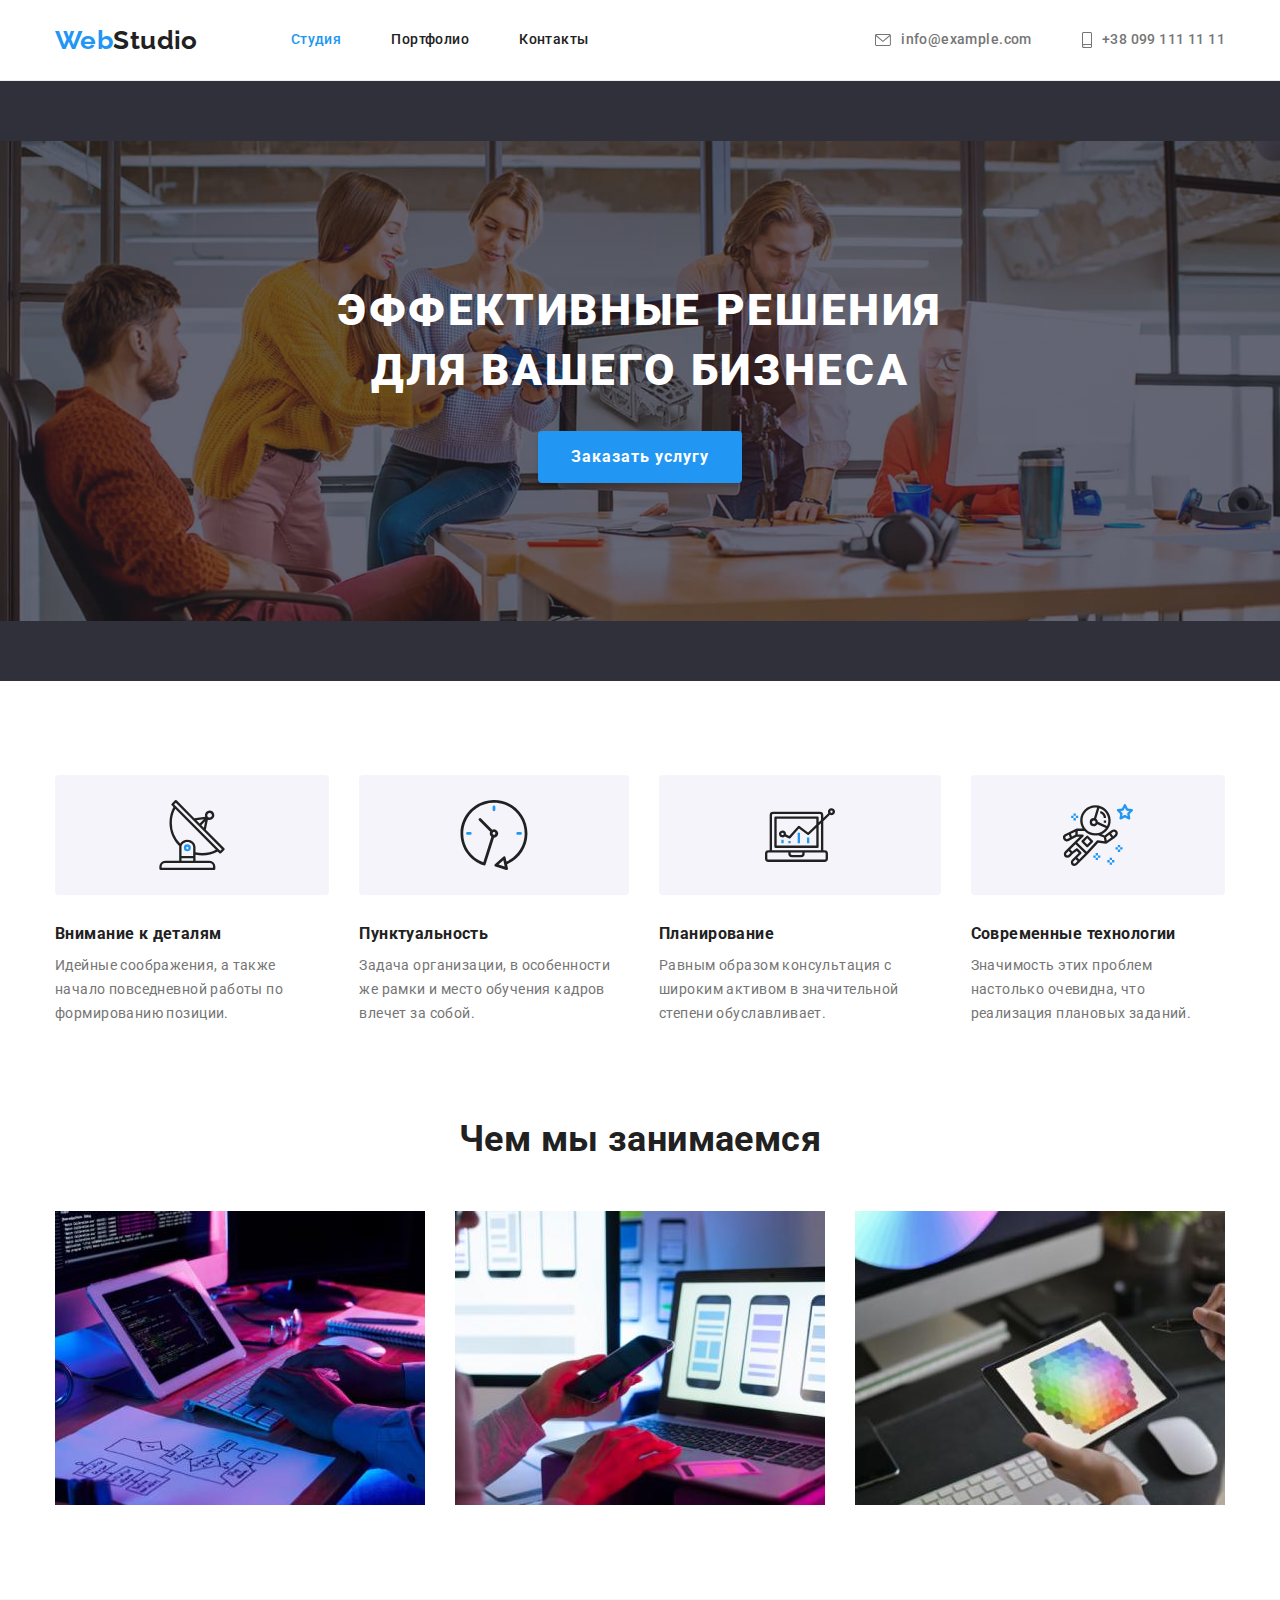
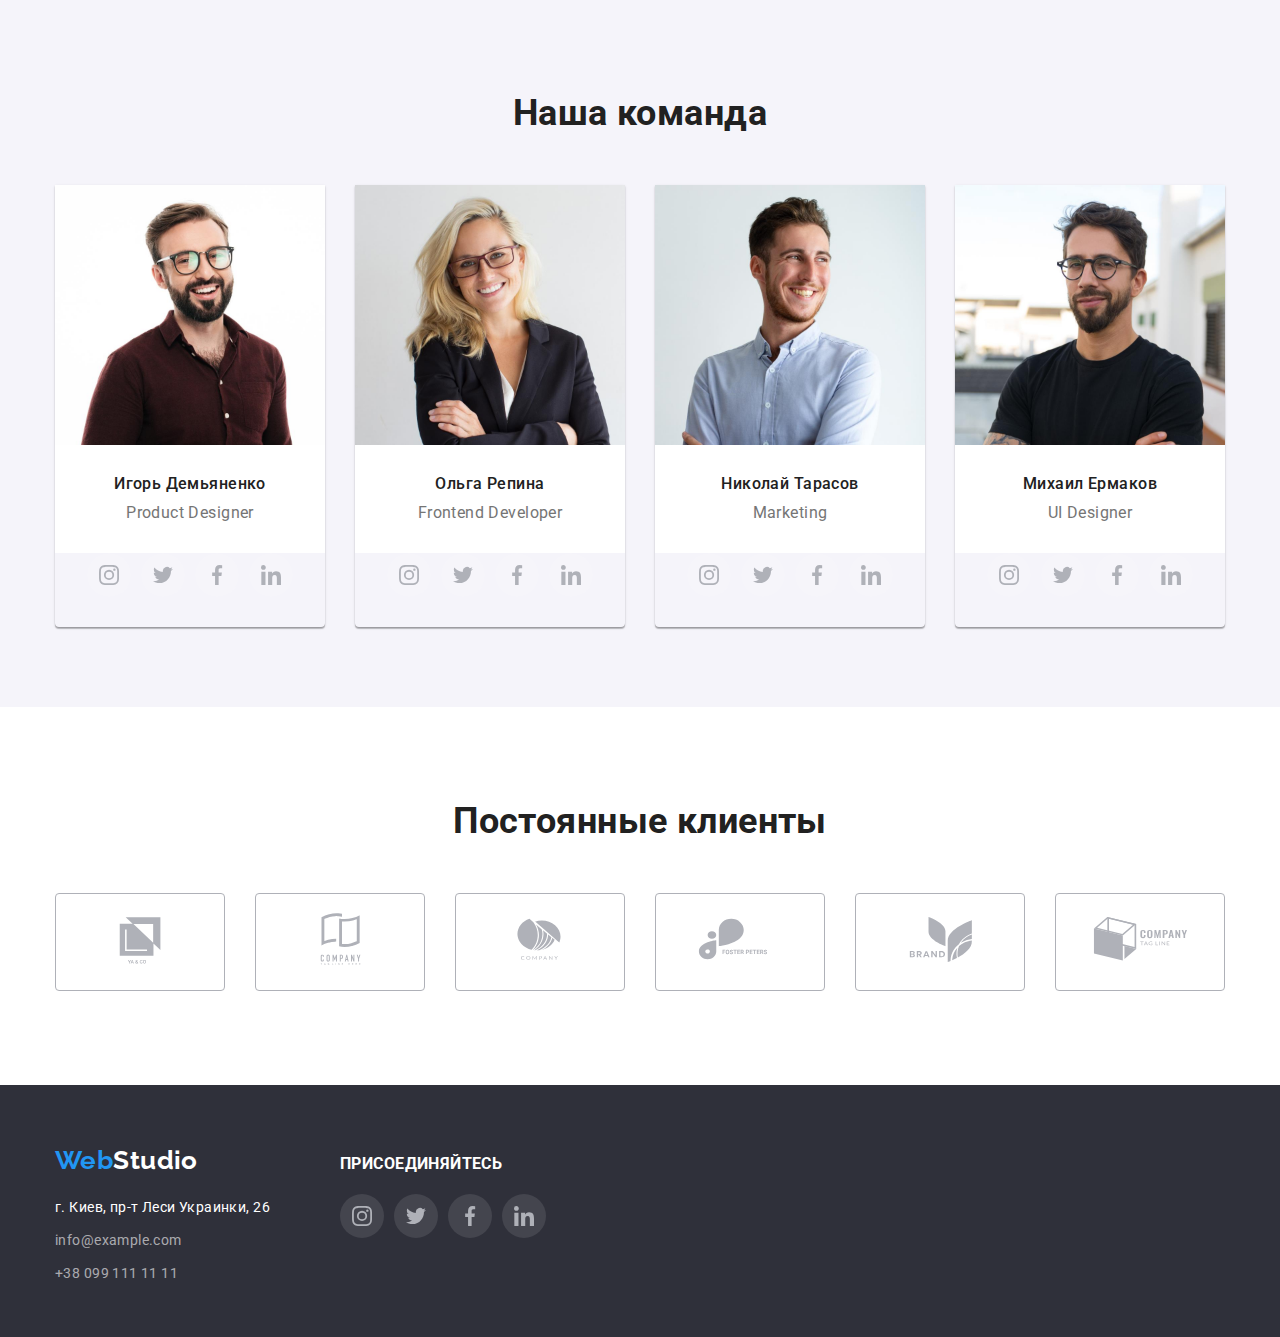
==== index.html @ dc4bdfbe "new files" ====
<!DOCTYPE html>
<html lang="ru">

    <!-- Служебная информация -->

  <head>
    <meta charset="UTF-8">
    <meta http-equiv="X-UA-Compatible" content="IE=edge">
    <meta name="viewport" content="width=device-width, initial-scale=1.0">
    <title>Заголовок документа</title>
    <link rel="stylesheet" href="https://fonts.googleapis.com/css2?family=Raleway:wght@700&family=Roboto:wght@400;500;700;900&display=swap"/>
    <link rel="stylesheet" href="https://cdnjs.cloudflare.com/ajax/libs/modern-normalize/1.1.0/modern-normalize.min.css"/>
    <link rel="stylesheet" href="./css/styles.css"/>
  </head>

    <!-- Содержание -->

  <body>

    <!-- Шапка сайта -->

  <header class="page-header">
    <div class="container header-container">
           <a class="logo" href="./index.html"><span class="span">Web</span>Studio</a>
      <nav class="main-nav">
        <ul class="sitenav">
          <li class="sitenav-item"><a href="./index.html" class="sitenav-link current">Студия</a></li>
          <li class="sitenav-item"><a href="./portfolio.html" class="sitenav-link">Портфолио</a></li>
          <li class="sitenav-item"><a href="" class="sitenav-link">Контакты</a></li>
        </ul>
      </nav>
        <ul class="contacts">
          <li class="contacts-item"><a href="mailto:info@example.com" class="contacts-link">
            <svg class="icon-envelope" width="16" height="12">
              <use href="./images/symbol-defs.svg#icon-envelope"></use>
            </svg>info@example.com</a>
          </li>
          <li class="contacts-item"><a href="tel:+380991111111" class="contacts-link">
            <svg class="icon-smartphone" width="10" height="16">
              <use href="./images/symbol-defs.svg#icon-smartphone"></use>
            </svg>+38 099 111 11 11</a>
          </li>
        </ul>
    </div>
  </header>

      <!-- Уникальный контент страницы -->

    <main>

      <!-- Герой -->

      <section class="hero image-hero">
       <div class="container">
        <h1 class="hero-title">Эффективные решения для вашего бизнеса</h1>
        <button class="hero-button" type="button">Заказать услугу</button>
       </div>
      </section>

      <!-- Особенности компании -->

      <section class="section">
      <div class="container">
        <h2 class="section-title visually-hidden">Особенности компании</h2>
        <ul class="feature">
          <li class="feature-item">
             <div class="feature-fon-icon"> 
              <svg class="feature-icon">
               <use href="./images/symbol-defs.svg#icon-antenna"></use>
              </svg>
             </div>
            <h3 class="feature-title">Внимание к деталям</h3>
            <p class="feature-description">Идейные соображения, а также начало повседневной работы по формированию позиции.</p>
          </li>
          <li class="feature-item">
             <div class="feature-fon-icon"> 
              <svg class="feature-icon">
               <use href="./images/symbol-defs.svg#icon-clock"></use>
              </svg>
             </div>
            <h3 class="feature-title">Пунктуальность</h3>
            <p class="feature-description">Задача организации, в особенности же рамки и место обучения кадров влечет за собой.</p>
          </li>
          <li class="feature-item">
             <div class="feature-fon-icon"> 
              <svg class="feature-icon">
               <use href="./images/symbol-defs.svg#icon-diagram"></use>
              </svg>
             </div>
            <h3 class="feature-title">Планирование</h3>
            <p class="feature-description">Равным образом консультация с широким активом в значительной степени обуславливает.</p>
          </li>
          <li class="feature-item">
             <div class="feature-fon-icon"> 
              <svg class="feature-icon">
               <use href="./images/symbol-defs.svg#icon-astronaut"></use>
              </svg>
             </div>
            <h3 class="feature-title">Современные технологии</h3>
            <p class="feature-description">Значимость этих проблем настолько очевидна, что реализация плановых заданий.</p>
          </li>
        </ul>
      </div> 
      </section>

      <!-- Чем мы занимаемся -->

      <section class="section work-section">
       <div class="container">
        <h2 class="section-title">Чем мы занимаемся</h2>
        <ul class="list">
          <li class="list-item">
            <img src="./images/programer-working.jpg" alt="программист работает за столом в офисе" width="370"/>
          </li>
          <li class="list-item">
            <img src="./images/designers-are-developing-application.jpg" alt="веб дизайнер выбирает мобильный интерфейс для проекта" width="370"/>
          </li>
          <li class="list-item">
            <img src="./images/web-design-with-working-colour-selection-graphic.jpg" alt="креативный художник выбирает цвет для рабочего проекта" width="370"/>
          </li>
        </ul>
       </div>
      </section>

      <!-- Наша команда -->

      <section class="section section-team">
       <div class="container">
        <h2 class="section-title">Наша команда</h2>
        <ul class="team">
          <li class="team-item">
            <img src="./images/1.jpg" alt="Фото Игорь Демьяненко" width="270"/>
           <div class="team-content">
            <h3 class="team-title">Игорь Демьяненко</h3>
            <p class="job-description">Product Designer</p>
           </div> 
           <div class="social-team">
             <a class="social-link" href="">
              <svg class="social-icon">
                <use href="./images/symbol-defs.svg#icon-instagram"></use>
              </svg>
             </a>
             <a class="social-link" href="">
              <svg class="social-icon">
                <use href="./images/symbol-defs.svg#icon-twitter"></use>
              </svg>
             </a>
             <a class="social-link" href="">
              <svg class="social-icon">
                <use href="./images/symbol-defs.svg#icon-facebook"></use>
              </svg>
             </a>
             <a class="social-link" href="">
              <svg class="social-icon">
                <use href="./images/symbol-defs.svg#icon-linkedin"></use>
              </svg>
             </a>    
           </div>
          </li>
          <li class="team-item">
            <img src="./images/2.jpg" alt="Фото Ольга Репина" width="270"/>
           <div class="team-content">
            <h3 class="team-title">Ольга Репина</h3>
            <p class="job-description">Frontend Developer</p>
           </div>
           <div class="social-team">
            <a class="social-link" href="">
             <svg class="social-icon">
               <use href="./images/symbol-defs.svg#icon-instagram"></use>
             </svg>
            </a>
            <a class="social-link" href="">
             <svg class="social-icon">
               <use href="./images/symbol-defs.svg#icon-twitter"></use>
             </svg>
            </a>
            <a class="social-link" href="">
             <svg class="social-icon">
               <use href="./images/symbol-defs.svg#icon-facebook"></use>
             </svg>
            </a>
            <a class="social-link" href="">
             <svg class="social-icon">
               <use href="./images/symbol-defs.svg#icon-linkedin"></use>
             </svg>
            </a>    
          </div>
          </li>
          <li class="team-item">
            <img src="./images/3.jpg" alt="Фото Николай Тарасов" width="270"/>
           <div class="team-content">
            <h3 class="team-title">Николай Тарасов</h3>
            <p class="job-description">Marketing</p>
           </div>
           <div class="social-team">
            <a class="social-link" href="">
             <svg class="social-icon">
               <use href="./images/symbol-defs.svg#icon-instagram"></use>
             </svg>
            </a>
            <a class="social-link" href="">
             <svg class="social-icon">
               <use href="./images/symbol-defs.svg#icon-twitter"></use>
             </svg>
            </a>
            <a class="social-link" href="">
             <svg class="social-icon">
               <use href="./images/symbol-defs.svg#icon-facebook"></use>
             </svg>
            </a>
            <a class="social-link" href="">
             <svg class="social-icon">
               <use href="./images/symbol-defs.svg#icon-linkedin"></use>
             </svg>
            </a>    
          </div>
          </li>
          <li class="team-item">
            <img src="./images/4.jpg" alt="Фото Михаил Ермаков" width="270"/>
           <div class="team-content">
            <h3 class="team-title">Михаил Ермаков</h3>
            <p class="job-description">UI Designer</p>
           </div>
           <div class="social-team">
            <a class="social-link" href="">
             <svg class="social-icon">
               <use href="./images/symbol-defs.svg#icon-instagram"></use>
             </svg>
            </a>
            <a class="social-link" href="">
             <svg class="social-icon">
               <use href="./images/symbol-defs.svg#icon-twitter"></use>
             </svg>
            </a>
            <a class="social-link" href="">
             <svg class="social-icon">
               <use href="./images/symbol-defs.svg#icon-facebook"></use>
             </svg>
            </a>
            <a class="social-link" href="">
             <svg class="social-icon">
               <use href="./images/symbol-defs.svg#icon-linkedin"></use>
             </svg>
            </a>    
          </div>
          </li>
        </ul>
       </div>
      </section>
    
      <!-- Постоянные клиенты -->
     
      <section class="section">
       <div class="container">
        <h2 class="section-title">Постоянные клиенты</h2>
        <ul class="clients">
          <li class="clients-item">
            <a href="" class="clients-link">
              <svg class="clients-icon">
                <use href="./images/symbol-defs.svg#icon-Logo1"></use>
              </svg>
            </a>
          </li> 
          <li class="clients-item">
            <a href="" class="clients-link">
              <svg class="clients-icon">
                <use href="./images/symbol-defs.svg#icon-Logo2"></use>
              </svg>
            </a>
          </li>
          <li class="clients-item">
            <a href="" class="clients-link">
              <svg class="clients-icon">
                <use href="./images/symbol-defs.svg#icon-Logo3"></use>
              </svg>
            </a>
          </li> 
          <li class="clients-item">
            <a href="" class="clients-link">
              <svg class="clients-icon">
                <use href="./images/symbol-defs.svg#icon-Logo4"></use>
              </svg>           
            </a>
          </li>
          <li class="clients-item">
            <a href="" class="clients-link">           
              <svg class="clients-icon">
                <use href="./images/symbol-defs.svg#icon-Logo5"></use>
              </svg>           
            </a>
          </li>
          <li class="clients-item">
            <a href="" class="clients-link">
              <svg class="clients-icon">
                <use href="./images/symbol-defs.svg#icon-Logo6"></use>
              </svg>
            </a>
          </li>  
        </ul>     
       </div>
      </section>
    </main>     

      <!-- Футер -->

<footer class="footer">

  <div class="container foot">

   <div class="footer-adres">   
      <a class="footer-logo" href="./index.html"><span class="span">Web</span>Studio</a>        
   <address>
    <ul class="contacts-footer">
      <li class="contacts-footer-address">г. Киев, пр-т Леси Украинки, 26<br></li>
      <li class="contacts-footer-item"><a href="mailto:info@example.com" class="contacts-footer-link">info@example.com</a><br></li>
      <li class="contacts-footer-item"><a href="tel:+380991111111" class="contacts-footer-link">+38 099 111 11 11</a></li>
    </ul>
   </address>
   </div>
  
   <div class="social-footer">
    <h3 class="social-footer-title">ПРИСОЕДИНЯЙТЕСЬ</h3>
     <ul class="social">
      <li class="social-footer-item">
       <a class="social-link" href="">
        <svg class="social-icon">
          <use href="./images/symbol-defs.svg#icon-instagram"></use>
        </svg>
       </a>
      </li>
      <li class="social-footer-item">
        <a class="social-link" href="">
         <svg class="social-icon">
           <use href="./images/symbol-defs.svg#icon-twitter"></use>
         </svg>
        </a>
       </li>
       <li class="social-footer-item">
        <a class="social-link" href="">
         <svg class="social-icon">
           <use href="./images/symbol-defs.svg#icon-facebook"></use>
         </svg>
        </a>
       </li>
       <li class="social-footer-item">
        <a class="social-link" href="">
         <svg class="social-icon">
           <use href="./images/symbol-defs.svg#icon-linkedin"></use>
         </svg>
        </a>
       </li>
     </ul>
   </div>
  </div>
</footer>
</body>
</html>
---- css/styles.css ----
/* цвет основного текста #212121 */
/* вторичный цвет текста  #757575; */
/* третий цвет текста  rgba(255, 255, 255, 0.6); */
/* белый #FFFFFF  */
/* акцент #2196F3 */
/* второй цвет фона #2F303A; */

:root {
    --title-text-color: #212121;
    --primary-text-color: #757575;
    --third-text-color: rgba(255, 255, 255, 0.6);
    --accent-color: #2196F3;
    --primary-white-color: #ffffff;
    --second-bgc:#2F303A;
  }

/* Body */

body {
    background-color: var(--primary-white-color);
    color: var(--primary-text-color);
    font-family: Roboto, sans-serif;
    letter-spacing: 0.03em;
    font-size: 14px;
    line-height: 1.14;
  }

a {
    text-decoration: none;
  }  

ul {
    margin: 0;
    padding: 0;
    list-style: none;
  }

h1, h2, h3, h4, p {
    margin: 0;
  }  
  
.container {
    margin-left: auto;
    margin-right: auto;
    padding-right: 15px;
    padding-left: 15px;
    width: 1200px;
    /* outline: 1px solid tomato; */
  }
  
img {
    display: block;
    width: 100%;
    /* max-width: 100%; */
    height: auto;
  } 

.visually-hidden {
    position: absolute;
    width: 1px;
    height: 1px;
    margin: -1px;
    border: 0;
    padding: 0;
    clip: rect(0 0 0 0);
    overflow: hidden;
  }    

/* Logo */

.page-header {
    border-bottom: 1px solid #ECECEC;
  }

.header-container {
    display: flex;
    align-items: center;
  }

.logo {
    display: block;
    color: var(--title-text-color);
    font-family: Raleway, sans-serif;
    font-weight: 700;
    font-size: 26px;
    line-height: 1.19;
  }
  
.logo:hover,
.span {
    color: var(--accent-color);
  }

/* Sitenav */

.main-nav {
    margin-left: 93px;
  }

.sitenav-link {
    color: var(--title-text-color);
    font-weight: 500;
  }

.sitenav-link:hover,
.sitenav-link:focus {
    color: var(--accent-color);
  }

.sitenav-link.current {
    color: var(--accent-color);
  }  

.sitenav {
    display: flex;
  }  

.sitenav-link,
.contacts-link { 
    display: block;   
    padding-top: 32px;
    padding-bottom: 32px;
  }

.sitenav > .sitenav-item:not(:last-child) {
    margin-right: 50px;
  }

/* Contacts header */

.contacts-link {
    display: flex;
    align-items: center;
    color: var(--primary-text-color);
    font-weight: 500; 
  }
  
.contacts-link:hover,
.contacts-link:focus,
.icon-envelope:hover,
.icon-envelope:focus,
.icon-smartphone:hover,
.icon-smartphone:focus {
    color: var(--accent-color);
    fill: var(--accent-color); 
  }

.contacts {
    display: flex;
    margin-left: auto;
  }  

.contacts > .contacts-item:not(:last-child) {
    margin-right: 50px;
  }

.icon-envelope,
.icon-smartphone {
    margin-right: 10px;
    fill: var(--primary-text-color);
  }

/* Hero */

.hero {
    padding: 200px 0;
    text-align: center;
    background: var(--second-bgc);
    margin-left: auto;
    margin-right: auto;
  }

.hero-title {
    margin-bottom: 30px;
    color: #ffffff;
    font-weight: 900;
    font-size: 44px;
    line-height: 1.36;
    letter-spacing: 0.06em;
    margin-left: auto;
    margin-right: auto;
    width: 694px;
    text-transform: uppercase;
  }

.image-hero {
    max-width: 1600px;
    height: 600px;
    background-size: contain;
    background-repeat: no-repeat;
    background-position: center;
    background-image: linear-gradient(
    rgba(47, 48, 58, 0.4),
    rgba(47, 48, 58, 0.4)
    ), 
    url(../images/hero_img.jpg);
  }

/* Hero button */

.hero-button {
    display: inline-block;
    border-radius: 4px;
    padding: 10px 32px;
    min-width: 200px;
    border: 1px solid transparent;
    color: var(--primary-white-color);
    background-color: var(--accent-color);
    font-weight: 700;
    font-size: 16px;
    line-height: 1.87;
    letter-spacing: 0.06em;
    box-shadow: 0px 4px 4px rgba(0, 0, 0, 0.15);
    cursor: pointer;
  }
  
/* Section */

.section {
    padding-top: 94px;
    padding-bottom: 94px;
  }

.section-title {
    margin-bottom: 50px;
    color: var(--title-text-color);
    font-weight: 700;
    font-size: 36px;
    line-height: 1.16;
    text-align: center;
  }

/* Feature и description Особенности компании */

.feature-title {
    margin-top: 30px;
    margin-bottom: 10px;
    color: var(--title-text-color);
    font-weight: 700;
  }  

.feature-description {
    line-height: 1.71;    
  }

.feature {
    display: flex;   
  }   

.feature-item:not(:last-child) {
    margin-right: 30px;    
  }

.feature-fon-icon {
    background-color: #F5F4FA; 
    border-radius: 4px;
    padding-top: 25px;
    padding-bottom: 25px;
    display: flex;
    justify-content: center;
  }

.feature-icon {
    width: 70px;
    height: 70px;
  }

/* Чем мы занимаемся */

.work-section {
    padding-top: 0px;
  }

.list {
    display: flex;  
  }    

.list-item:not(:last-child) {
    margin-right: 30px;
  }

/* Team и job  */ 

.team-content {
    padding-top: 30px;
    padding-bottom: 30px;
    background-color: #ffffff;
    text-align: center;
  }  

.team-title {
    margin-bottom: 10px;
    color: var(--title-text-color);
    font-weight: 500;
    font-size: 16px;
    line-height: 1.18; 
  }

.job-description {
    font-weight: 400;
    font-size: 16px;
    line-height: 1.18;
  } 

.section-team {
    background-color: #F5F4FA;    
    max-width: 1600px;
    height: 708px;
    background-size: contain;
    background-repeat: no-repeat;
    background-position: center;
    margin-left: auto;
    margin-right: auto;
  }  

.team {
    display: flex;
  }  

.team-item { 
    box-shadow: 0px 1px 3px rgba(0, 0, 0, 0.12), 0px 1px 1px rgba(0, 0, 0, 0.14), 0px 2px 1px rgba(0, 0, 0, 0.2);
    border-radius: 0px 0px 4px 4px;
  }

.team-item:not(:last-child) {
    margin-right: 30px;
  }

.social-team {
    display: flex;
    justify-content: space-between;
    padding: 0px 32px 30px 32px;
  }

.social-link:hover, 
.social-link:focus,
.social-icon:hover, 
.social-icon:focus {
    fill: #ffffff; 
    background-color: var(--accent-color);
  }

.social-link {
    width: 44px;
    height: 44px;
    border-radius: 50%;
    border: none;
    display: flex;
    justify-content: center;
    align-items: center;
    background-color: rgba(255, 255, 255, 0.1);
  }

.social-icon {
    width: 20px;
    height: 20px;
    fill: #afb1b8;
  }

/* Clients */

.clients {
    display: flex;
  }
  
.clients-item:not(:last-child) {
    margin-right: 30px;
  }

.clients-link:hover,
.clients-link:focus {
    border: 1px solid var(--accent-color); 
  }

.clients-link {
    display: block;
    padding: 16px 32px; 
    width: 170px;
    border: 1px solid #AFB1B8; 
    border-radius: 4px;
  }

.clients-icon:hover,
.clients-icon:focus {
    fill: var(--accent-color); 
  } 

.clients-icon {
    width: 106px;
    height: 60px;
    fill: #afb1b8;
  }
  
/* Footer */

.footer {
    max-width: 1600px;
    height: 252px;
    background-size: contain;
    background-repeat: no-repeat;
    background-position: center;
    margin-left: auto;
    margin-right: auto;
    padding: 60px 0;
    background: var(--second-bgc);    
  }

.footer-logo {
    display: inline-block;
    margin-bottom: 20px; 
    color: var(--primary-white-color);
    font-family: Raleway, sans-serif;
    font-weight: 700;
    font-size: 26px;
    line-height: 1.19;        
  }

.contacts-footer-address {
    color: var(--primary-white-color);
    line-height: 1.71;
    font-style: normal; 
  } 

.contacts-footer-link {
    color: var(--third-text-color);
    line-height: 1.71;
    font-style: normal;
  }
  
.contacts-footer-item {
    margin-top: 9px;
  }

.social {
    display: flex;
  }

.foot {
    display: flex;
    align-items: baseline;  
  }

.social-footer {
    margin-left: 70px;
  }

.social-footer-title {
    color: var(--primary-white-color);
    font-weight: 700;
    margin-bottom: 20px;
  } 

.social-footer-item:not(:last-child) {
    margin-right: 10px;
  }

/* Portfolio page */

/* Меню на странице портфолио */ 

.menu-list {
    display: flex;
    justify-content: center;
    margin-bottom: 50px;
  }

.menu-item:not(:last-child) {
    margin-right: 8px;
  }

.menu-btn {
    color: var(--title-text-color);
    background-color:#F5F4FA;
    border: transparent;
    font-weight: 500;
    font-size: 16px;
    line-height: 1.62;
    text-align: center;
    cursor: pointer;
    border-radius: 4px;
    padding: 6px 22px; 
  }
  
.menu-btn:hover,
.menu-btn:focus {
    color: var(--primary-white-color);
    background-color: var(--accent-color);
  }
  
/* Наши проекты и описание */ 

.project-title {
   color: var(--title-text-color);
   font-weight: 700;
   font-size: 18px;
   line-height: 2.0;
   letter-spacing: 0.06em;
   margin-bottom: 4px; 
  }

.project-description {
   color: var(--primary-text-color);
   font-weight: 400;
   font-size: 16px;
   line-height: 1.87;
  }

.project {
   display: flex;
   flex-wrap: wrap;   
  }   

.project-item {
   margin-right: 30px;
   margin-bottom: 30px;
  }

.project-link {
   display: block;
  }

.project-item:nth-child(3n) {
   margin-right: 0px;
  }  

.project-item:nth-last-child(-n + 3) {  
   margin-bottom: 0px;
  }  

.project-content {
   padding: 20px 24px;
   background: #ffffff;
   border: 1px solid #eeeeee;  
  }

.project-link:hover,
.project-link:focus {
   box-shadow: 0px 1px 1px rgba(0, 0, 0, 0.12), 0px 4px 4px rgba(0, 0, 0, 0.06), 1px 4px 6px rgba(0, 0, 0, 0.16);
  }
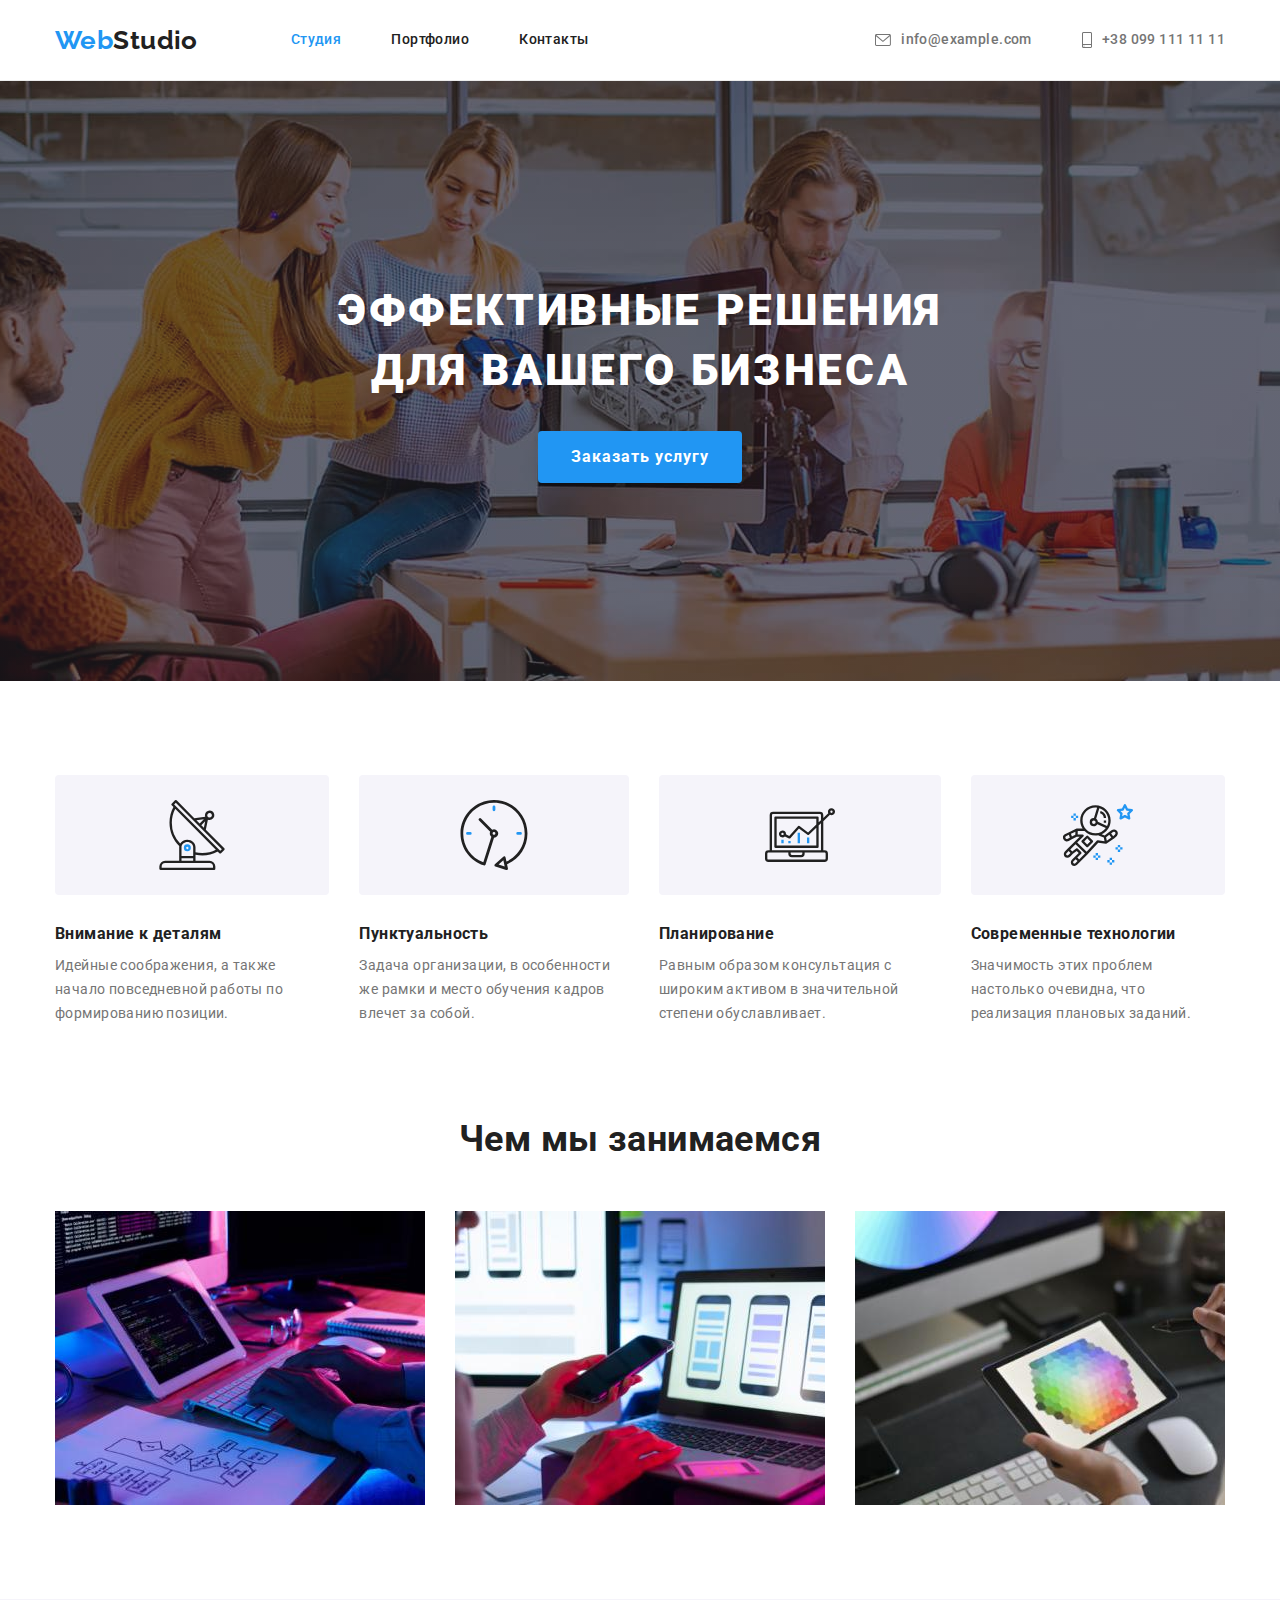
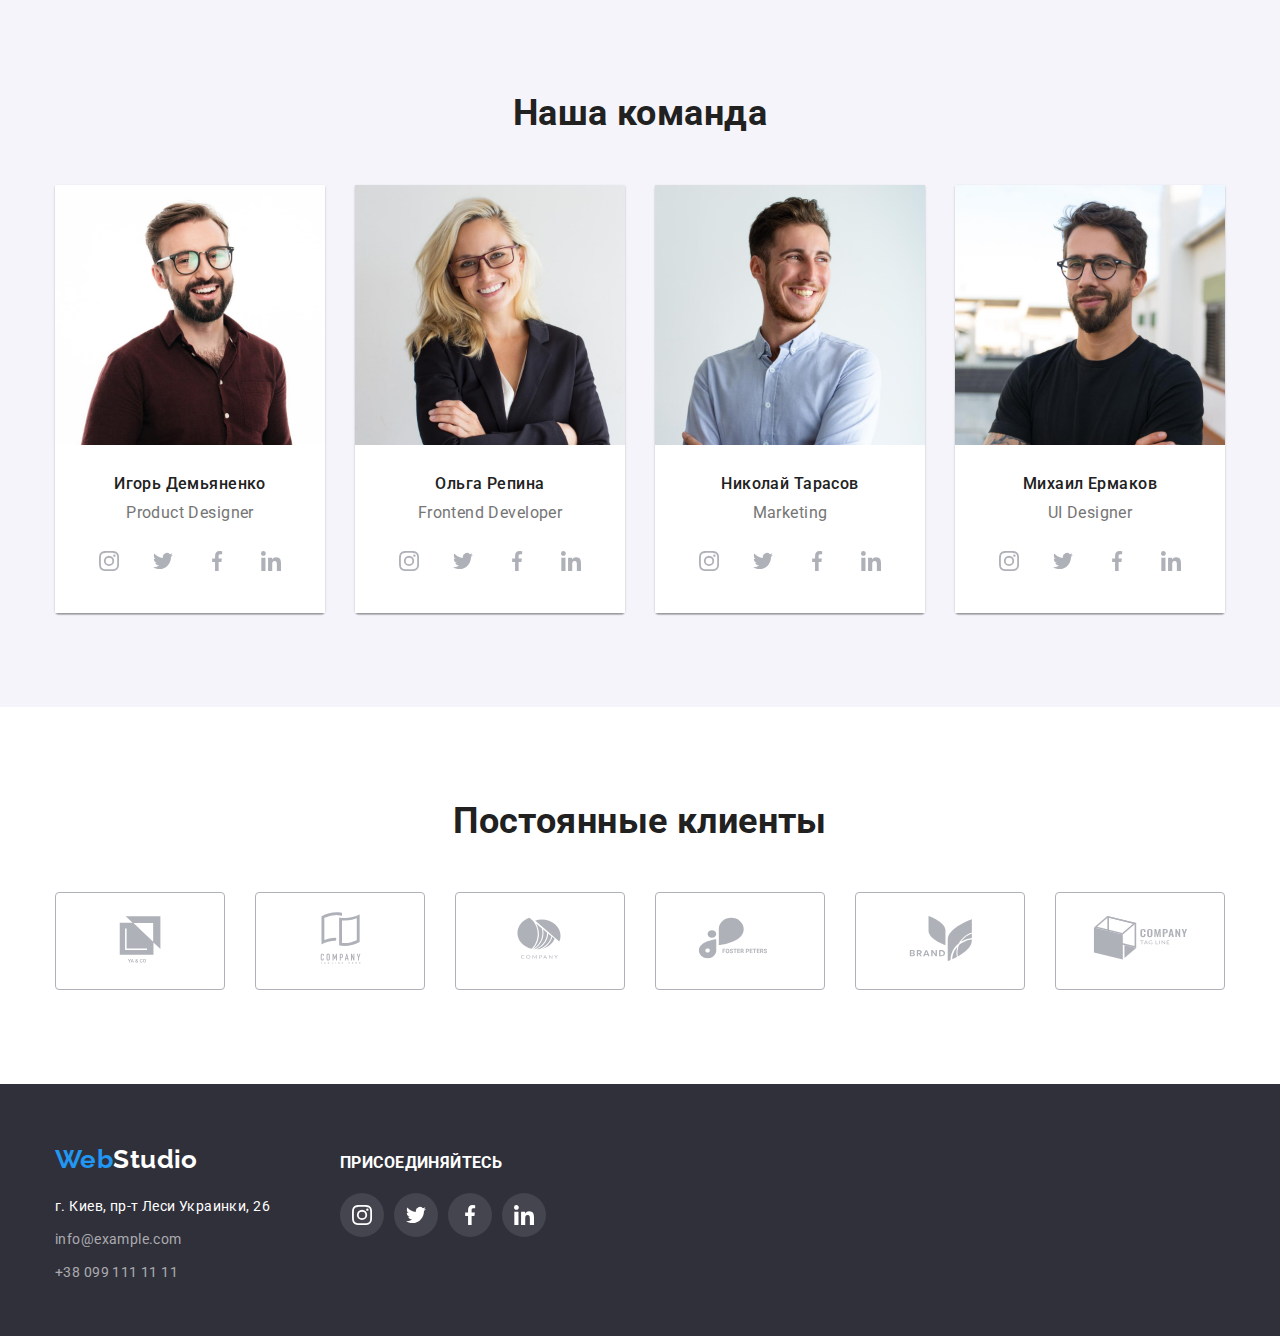
==== commit 2649fbf6: "fix hover link-icon and other item" ====
--- a/index.html
+++ b/index.html
@@ -31,12 +31,12 @@
       </nav>
         <ul class="contacts">
           <li class="contacts-item"><a href="mailto:info@example.com" class="contacts-link">
-            <svg class="icon-envelope" width="16" height="12">
+            <svg class="contacts-icon" width="16" height="12">
               <use href="./images/symbol-defs.svg#icon-envelope"></use>
             </svg>info@example.com</a>
           </li>
           <li class="contacts-item"><a href="tel:+380991111111" class="contacts-link">
-            <svg class="icon-smartphone" width="10" height="16">
+            <svg class="contacts-icon" width="10" height="16">
               <use href="./images/symbol-defs.svg#icon-smartphone"></use>
             </svg>+38 099 111 11 11</a>
           </li>
@@ -127,122 +127,154 @@
       <section class="section section-team">
        <div class="container">
         <h2 class="section-title">Наша команда</h2>
-        <ul class="team">
+         <ul class="team">
           <li class="team-item">
-            <img src="./images/1.jpg" alt="Фото Игорь Демьяненко" width="270"/>
-           <div class="team-content">
-            <h3 class="team-title">Игорь Демьяненко</h3>
-            <p class="job-description">Product Designer</p>
-           </div> 
-           <div class="social-team">
-             <a class="social-link" href="">
-              <svg class="social-icon">
-                <use href="./images/symbol-defs.svg#icon-instagram"></use>
-              </svg>
-             </a>
-             <a class="social-link" href="">
-              <svg class="social-icon">
-                <use href="./images/symbol-defs.svg#icon-twitter"></use>
-              </svg>
-             </a>
-             <a class="social-link" href="">
-              <svg class="social-icon">
-                <use href="./images/symbol-defs.svg#icon-facebook"></use>
-              </svg>
-             </a>
-             <a class="social-link" href="">
-              <svg class="social-icon">
-                <use href="./images/symbol-defs.svg#icon-linkedin"></use>
-              </svg>
-             </a>    
-           </div>
+           <img src="./images/1.jpg" alt="Фото Игорь Демьяненко" width="270"/>
+            <div class="team-content">
+             <h3 class="team-title">Игорь Демьяненко</h3>
+               <p class="job-description">Product Designer</p>            
+                <ul class="social-team">
+                 <li class="social-link-icon">
+                  <a class="social-link" href="">
+                   <svg class="social-icon">
+                    <use href="./images/symbol-defs.svg#icon-instagram"></use>
+                   </svg>
+                  </a>
+                 </li>
+                 <li class="social-link-icon">
+                  <a class="social-link" href="">
+                   <svg class="social-icon">
+                    <use href="./images/symbol-defs.svg#icon-twitter"></use>
+                   </svg>
+                  </a>
+                 </li>
+                 <li class="social-link-icon">
+                  <a class="social-link" href="">
+                   <svg class="social-icon">
+                    <use href="./images/symbol-defs.svg#icon-facebook"></use>
+                   </svg>
+                  </a>
+                 </li>
+                 <li class="social-link-icon">
+                  <a class="social-link" href="">
+                   <svg class="social-icon">
+                    <use href="./images/symbol-defs.svg#icon-linkedin"></use>
+                   </svg>
+                  </a> 
+                 </li>   
+                </ul>
+            </div> 
           </li>
           <li class="team-item">
-            <img src="./images/2.jpg" alt="Фото Ольга Репина" width="270"/>
-           <div class="team-content">
-            <h3 class="team-title">Ольга Репина</h3>
-            <p class="job-description">Frontend Developer</p>
-           </div>
-           <div class="social-team">
-            <a class="social-link" href="">
-             <svg class="social-icon">
-               <use href="./images/symbol-defs.svg#icon-instagram"></use>
-             </svg>
-            </a>
-            <a class="social-link" href="">
-             <svg class="social-icon">
-               <use href="./images/symbol-defs.svg#icon-twitter"></use>
-             </svg>
-            </a>
-            <a class="social-link" href="">
-             <svg class="social-icon">
-               <use href="./images/symbol-defs.svg#icon-facebook"></use>
-             </svg>
-            </a>
-            <a class="social-link" href="">
-             <svg class="social-icon">
-               <use href="./images/symbol-defs.svg#icon-linkedin"></use>
-             </svg>
-            </a>    
-          </div>
+           <img src="./images/2.jpg" alt="Фото Ольга Репина" width="270"/>
+            <div class="team-content">
+             <h3 class="team-title">Ольга Репина</h3>
+              <p class="job-description">Frontend Developer</p>
+               <ul class="social-team">
+                <li class="social-link-icon">
+                 <a class="social-link" href="">
+                  <svg class="social-icon">
+                   <use href="./images/symbol-defs.svg#icon-instagram"></use>
+                  </svg>
+                 </a>
+                </li>
+                <li class="social-link-icon">
+                 <a class="social-link" href="">
+                  <svg class="social-icon">
+                   <use href="./images/symbol-defs.svg#icon-twitter"></use>
+                  </svg>
+                 </a>
+                </li>
+                <li class="social-link-icon">
+                 <a class="social-link" href="">
+                  <svg class="social-icon">
+                   <use href="./images/symbol-defs.svg#icon-facebook"></use>
+                  </svg>
+                 </a>
+                </li>
+                <li class="social-link-icon">
+                 <a class="social-link" href="">
+                  <svg class="social-icon">
+                   <use href="./images/symbol-defs.svg#icon-linkedin"></use>
+                  </svg>
+                 </a> 
+                </li>
+               </ul>
+            </div>
           </li>
           <li class="team-item">
-            <img src="./images/3.jpg" alt="Фото Николай Тарасов" width="270"/>
-           <div class="team-content">
-            <h3 class="team-title">Николай Тарасов</h3>
-            <p class="job-description">Marketing</p>
-           </div>
-           <div class="social-team">
-            <a class="social-link" href="">
-             <svg class="social-icon">
-               <use href="./images/symbol-defs.svg#icon-instagram"></use>
-             </svg>
-            </a>
-            <a class="social-link" href="">
-             <svg class="social-icon">
-               <use href="./images/symbol-defs.svg#icon-twitter"></use>
-             </svg>
-            </a>
-            <a class="social-link" href="">
-             <svg class="social-icon">
-               <use href="./images/symbol-defs.svg#icon-facebook"></use>
-             </svg>
-            </a>
-            <a class="social-link" href="">
-             <svg class="social-icon">
-               <use href="./images/symbol-defs.svg#icon-linkedin"></use>
-             </svg>
-            </a>    
-          </div>
+           <img src="./images/3.jpg" alt="Фото Николай Тарасов" width="270"/>
+            <div class="team-content">
+             <h3 class="team-title">Николай Тарасов</h3>
+              <p class="job-description">Marketing</p>
+               <ul class="social-team">
+                <li class="social-link-icon">
+                 <a class="social-link" href="">
+                  <svg class="social-icon">
+                   <use href="./images/symbol-defs.svg#icon-instagram"></use>
+                  </svg>
+                 </a>
+                </li>
+                <li class="social-link-icon">
+                 <a class="social-link" href="">
+                  <svg class="social-icon">
+                   <use href="./images/symbol-defs.svg#icon-twitter"></use>
+                  </svg>
+                 </a>
+                </li>
+                <li class="social-link-icon">
+                 <a class="social-link" href="">
+                  <svg class="social-icon">
+                   <use href="./images/symbol-defs.svg#icon-facebook"></use>
+                  </svg>
+                 </a>
+                </li>
+                <li class="social-link-icon">
+                 <a class="social-link" href="">
+                  <svg class="social-icon">
+                   <use href="./images/symbol-defs.svg#icon-linkedin"></use>
+                  </svg>
+                 </a>  
+                </li>
+              </ul>
+            </div>
           </li>
           <li class="team-item">
-            <img src="./images/4.jpg" alt="Фото Михаил Ермаков" width="270"/>
-           <div class="team-content">
-            <h3 class="team-title">Михаил Ермаков</h3>
-            <p class="job-description">UI Designer</p>
-           </div>
-           <div class="social-team">
-            <a class="social-link" href="">
-             <svg class="social-icon">
-               <use href="./images/symbol-defs.svg#icon-instagram"></use>
-             </svg>
-            </a>
-            <a class="social-link" href="">
-             <svg class="social-icon">
-               <use href="./images/symbol-defs.svg#icon-twitter"></use>
-             </svg>
-            </a>
-            <a class="social-link" href="">
-             <svg class="social-icon">
-               <use href="./images/symbol-defs.svg#icon-facebook"></use>
-             </svg>
-            </a>
-            <a class="social-link" href="">
-             <svg class="social-icon">
-               <use href="./images/symbol-defs.svg#icon-linkedin"></use>
-             </svg>
-            </a>    
-          </div>
+           <img src="./images/4.jpg" alt="Фото Михаил Ермаков" width="270"/>
+            <div class="team-content">
+             <h3 class="team-title">Михаил Ермаков</h3>
+              <p class="job-description">UI Designer</p>
+               <ul class="social-team">
+                <li class="social-link-icon">
+                 <a class="social-link" href="">
+                  <svg class="social-icon">
+                   <use href="./images/symbol-defs.svg#icon-instagram"></use>
+                  </svg>
+                 </a>
+                </li>
+                <li class="social-link-icon">
+                 <a class="social-link" href="">
+                  <svg class="social-icon">
+                   <use href="./images/symbol-defs.svg#icon-twitter"></use>
+                  </svg>
+                 </a>
+                </li>
+                <li class="social-link-icon">
+                 <a class="social-link" href="">
+                  <svg class="social-icon">
+                   <use href="./images/symbol-defs.svg#icon-facebook"></use>
+                  </svg>
+                 </a>
+                </li>
+                <li class="social-link-icon">
+                 <a class="social-link" href="">
+                  <svg class="social-icon">
+                   <use href="./images/symbol-defs.svg#icon-linkedin"></use>
+                  </svg>
+                 </a>    
+                </li>
+               </ul>
+            </div>
           </li>
         </ul>
        </div>
@@ -323,28 +355,28 @@
      <ul class="social">
       <li class="social-footer-item">
        <a class="social-link" href="">
-        <svg class="social-icon">
+        <svg class="social-footer-icon">
           <use href="./images/symbol-defs.svg#icon-instagram"></use>
         </svg>
        </a>
       </li>
       <li class="social-footer-item">
         <a class="social-link" href="">
-         <svg class="social-icon">
+         <svg class="social-footer-icon">
            <use href="./images/symbol-defs.svg#icon-twitter"></use>
          </svg>
         </a>
        </li>
        <li class="social-footer-item">
         <a class="social-link" href="">
-         <svg class="social-icon">
+         <svg class="social-footer-icon">
            <use href="./images/symbol-defs.svg#icon-facebook"></use>
          </svg>
         </a>
        </li>
        <li class="social-footer-item">
         <a class="social-link" href="">
-         <svg class="social-icon">
+         <svg class="social-footer-icon">
            <use href="./images/symbol-defs.svg#icon-linkedin"></use>
          </svg>
         </a>
--- a/css/styles.css
+++ b/css/styles.css
@@ -136,12 +136,12 @@
   }
   
 .contacts-link:hover,
-.contacts-link:focus,
-.icon-envelope:hover,
-.icon-envelope:focus,
-.icon-smartphone:hover,
-.icon-smartphone:focus {
-    color: var(--accent-color);
+.contacts-link:focus {
+    color: var(--accent-color); 
+  } 
+
+.contacts-link:hover .contacts-icon,
+.contacts-link:focus .contacts-icon {
     fill: var(--accent-color); 
   }
 
@@ -154,10 +154,9 @@
     margin-right: 50px;
   }
 
-.icon-envelope,
-.icon-smartphone {
+.contacts-icon {
     margin-right: 10px;
-    fill: var(--primary-text-color);
+    fill: var(--primary-text-color);  
   }
 
 /* Hero */
@@ -186,7 +185,7 @@
 .image-hero {
     max-width: 1600px;
     height: 600px;
-    background-size: contain;
+    background-size: cover;
     background-repeat: no-repeat;
     background-position: center;
     background-image: linear-gradient(
@@ -297,6 +296,7 @@
   }
 
 .job-description {
+    margin-bottom: 16px;
     font-weight: 400;
     font-size: 16px;
     line-height: 1.18;
@@ -305,10 +305,6 @@
 .section-team {
     background-color: #F5F4FA;    
     max-width: 1600px;
-    height: 708px;
-    background-size: contain;
-    background-repeat: no-repeat;
-    background-position: center;
     margin-left: auto;
     margin-right: auto;
   }  
@@ -328,16 +324,21 @@
 
 .social-team {
     display: flex;
-    justify-content: space-between;
-    padding: 0px 32px 30px 32px;
+    justify-content: center;
+  }
+
+.social-link-icon:not(:last-child) {
+    margin-right: 10px;
   }
 
 .social-link:hover, 
-.social-link:focus,
-.social-icon:hover, 
-.social-icon:focus {
-    fill: #ffffff; 
+.social-link:focus { 
     background-color: var(--accent-color);
+  }
+
+.social-link:hover .social-icon,
+.social-link:focus .social-icon { 
+    fill: var(--primary-white-color);
   }
 
 .social-link {
@@ -380,8 +381,8 @@
     border-radius: 4px;
   }
 
-.clients-icon:hover,
-.clients-icon:focus {
+.clients-link:hover .clients-icon, 
+.clients-link:hover .clients-icon {
     fill: var(--accent-color); 
   } 
 
@@ -420,6 +421,12 @@
     line-height: 1.71;
     font-style: normal; 
   } 
+
+.social-footer-icon {
+    width: 20px;
+    height: 20px;
+    fill: var(--primary-white-color);
+   }
 
 .contacts-footer-link {
     color: var(--third-text-color);
@@ -485,6 +492,7 @@
 .menu-btn:focus {
     color: var(--primary-white-color);
     background-color: var(--accent-color);
+    box-shadow: 0px 3px 1px rgba(0, 0, 0, 0.1), 0px 1px 2px rgba(0, 0, 0, 0.08), 0px 2px 2px rgba(0, 0, 0, 0.12);
   }
   
 /* Наши проекты и описание */ 
